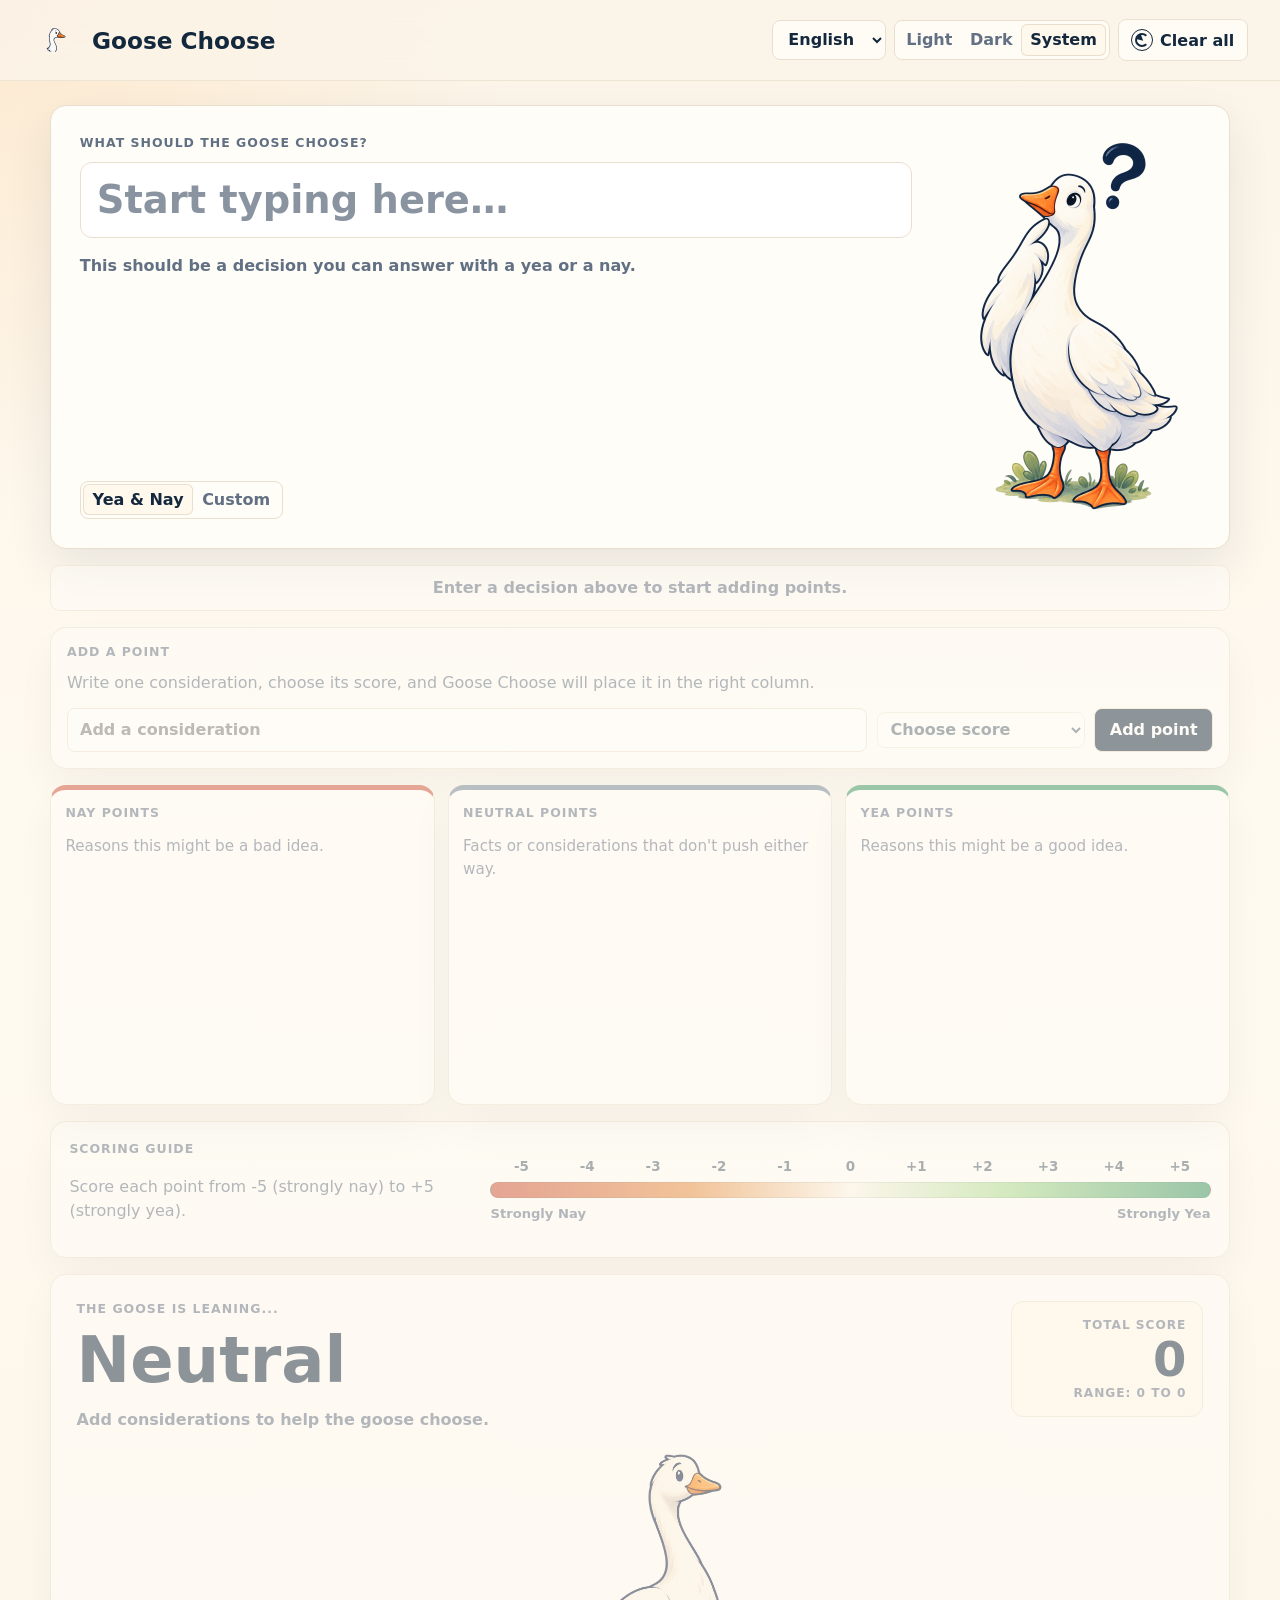
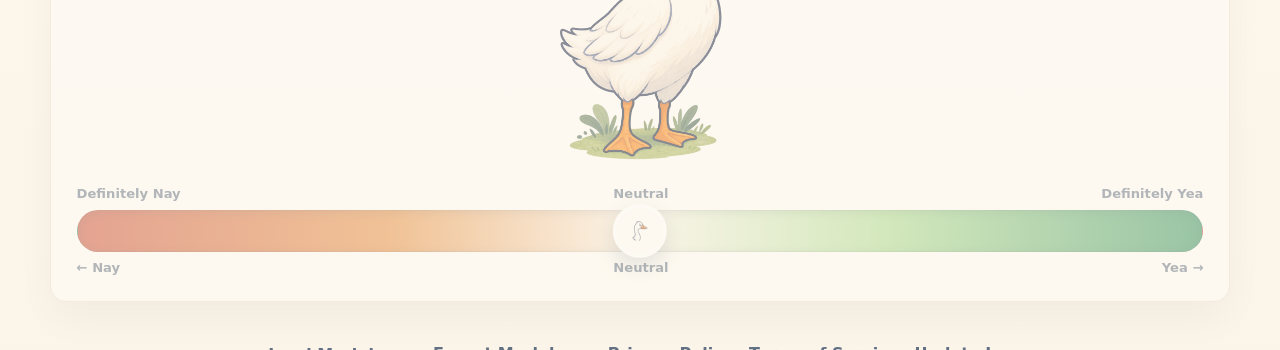
==== index.html @ 4ec6bd3f "Add GitHub Pages entry point" ====
<!doctype html>
<html lang="en">
  <head>
    <meta charset="utf-8">
    <meta name="viewport" content="width=device-width, initial-scale=1">
    <meta http-equiv="refresh" content="0; url=app/index.html">
    <link rel="canonical" href="app/index.html">
    <title>Goose Choose</title>
  </head>
  <body>
    <main>
      <h1>Goose Choose</h1>
      <p><a href="app/index.html">Open Goose Choose</a></p>
    </main>
  </body>
</html>
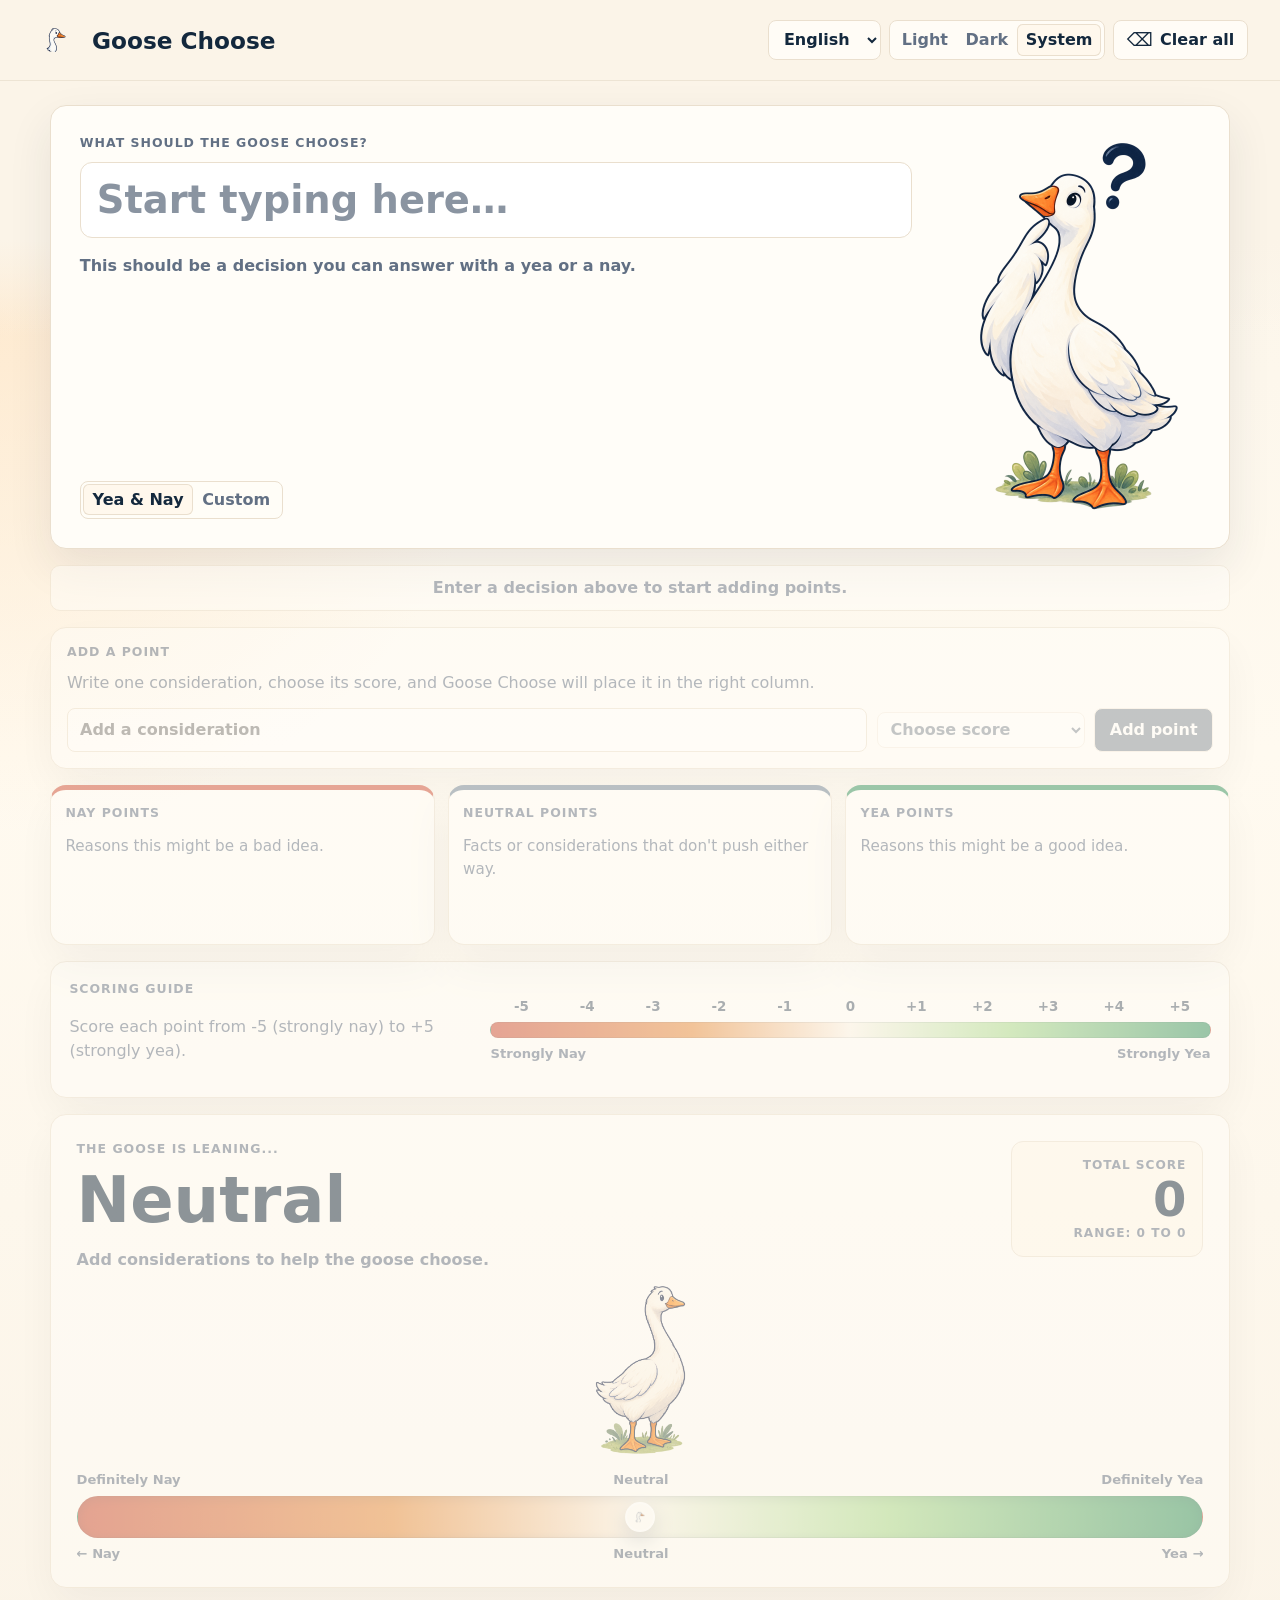
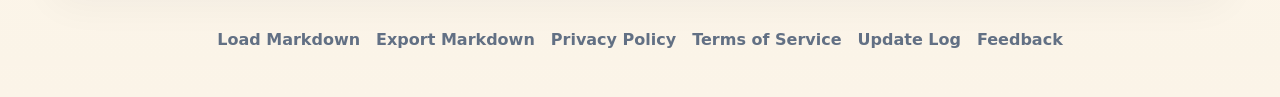
==== commit 997f3c0f: "Add localized routes and sharing previews" ====
--- a/index.html
+++ b/index.html
@@ -1,16 +1,38 @@
 <!doctype html>
+<!-- Generated by scripts/build-pages.py. Shared interface: app/shell.html. -->
 <html lang="en">
   <head>
     <meta charset="utf-8">
-    <meta name="viewport" content="width=device-width, initial-scale=1">
-    <meta http-equiv="refresh" content="0; url=app/index.html">
-    <link rel="canonical" href="app/index.html">
+    <meta name="viewport" content="width=device-width, initial-scale=1, viewport-fit=cover">
+    <meta name="theme-color" content="#fbf4e8">
+    <meta name="app-version" content="v0.9.2">
     <title>Goose Choose</title>
+    <meta name="description" content="A simple way to weigh your options and make a decision.">
+    <link rel="canonical" href="https://unpixelated-ideas.github.io/">
+    <link rel="alternate" hreflang="en" href="https://unpixelated-ideas.github.io/">
+    <link rel="alternate" hreflang="ko" href="https://unpixelated-ideas.github.io/ko/">
+    <link rel="alternate" hreflang="ga" href="https://unpixelated-ideas.github.io/ga/">
+    <link rel="alternate" hreflang="x-default" href="https://unpixelated-ideas.github.io/">
+    <meta property="og:title" content="Goose Choose">
+    <meta property="og:description" content="A simple way to weigh your options and make a decision.">
+    <meta property="og:type" content="website">
+    <meta property="og:url" content="https://unpixelated-ideas.github.io/">
+    <meta property="og:image" content="https://unpixelated-ideas.github.io/previewimage.png">
+    <meta property="og:image:type" content="image/png">
+    <meta property="og:image:width" content="1734">
+    <meta property="og:image:height" content="907">
+    <meta property="og:site_name" content="Goose Choose">
+    <meta name="twitter:card" content="summary_large_image">
+    <meta name="twitter:title" content="Goose Choose">
+    <meta name="twitter:description" content="A simple way to weigh your options and make a decision.">
+    <meta name="twitter:image" content="https://unpixelated-ideas.github.io/previewimage.png">
+    <link rel="stylesheet" href="app/styles.css">
   </head>
   <body>
-    <main>
-      <h1>Goose Choose</h1>
-      <p><a href="app/index.html">Open Goose Choose</a></p>
-    </main>
+    <noscript>Please enable JavaScript to use Goose Choose.</noscript>
+    <script src="app/locales.js"></script>
+    <script src="app/shell.js"></script>
+    <script src="app/routes.js"></script>
+    <script src="app/app.js"></script>
   </body>
 </html>
--- a/app/styles.css
+++ b/app/styles.css
@@ -0,0 +1,1636 @@
+:root {
+  color-scheme: light;
+  --bg: #fbf4e8;
+  --canvas-top: #fbf4e8;
+  --theme-color: #fbf4e8;
+  --page-end: #fffaf0;
+  --canvas-background:
+    linear-gradient(180deg, var(--canvas-top) 0, var(--canvas-top) 15rem, rgba(251, 244, 232, 0) 21rem),
+    radial-gradient(circle at 0 20rem, rgba(255, 225, 188, 0.55), transparent 32rem),
+    linear-gradient(180deg, var(--canvas-top), var(--page-end) 45%, var(--bg));
+  --card: #fffdf8;
+  --card-warm: #fff8ed;
+  --control-bg: rgba(255, 253, 248, 0.9);
+  --control-hover-bg: #fff;
+  --field-bg: #fff;
+  --field-soft: #fffaf2;
+  --header-bg: rgba(251, 244, 232, 0.86);
+  --header-line: rgba(234, 223, 206, 0.78);
+  --placeholder: #8a94a1;
+  --ink: #13283d;
+  --muted: #627084;
+  --line: #eadfce;
+  --shadow: 0 18px 45px rgba(29, 45, 67, 0.09);
+  --button-ink: #fff;
+  --primary-bg: #13283d;
+  --primary-hover-bg: #203950;
+  --primary-ink: #fff;
+  --control-hover-line: #d7c8b4;
+  --tooltip-bg: #13283d;
+  --tooltip-ink: #fffdf8;
+  --asset-muted: #6f6253;
+  --drag: #7a6d61;
+  --delete: #8d2d22;
+  --scale-text: #4f5d6d;
+  --marker-border: #fff;
+  --nay: #ca4a32;
+  --nay-soft: #ffe4dc;
+  --neutral: #6d8192;
+  --neutral-soft: #e8eef1;
+  --yay: #2f8f5b;
+  --yay-soft: #def3e4;
+  --focus: #2166a5;
+  font-family: Inter, ui-sans-serif, system-ui, -apple-system, BlinkMacSystemFont, "Segoe UI", sans-serif;
+}
+
+:root[data-theme="dark"] {
+  color-scheme: dark;
+  --bg: #121b25;
+  --canvas-top: #121b25;
+  --theme-color: #121b25;
+  --page-end: #172230;
+  --canvas-background:
+    linear-gradient(180deg, var(--canvas-top) 0, var(--canvas-top) 15rem, rgba(18, 27, 37, 0) 21rem),
+    radial-gradient(circle at 0 20rem, rgba(80, 118, 138, 0.28), transparent 34rem),
+    linear-gradient(180deg, var(--canvas-top), var(--page-end) 45%, var(--bg));
+  --card: #1b2836;
+  --card-warm: #223041;
+  --control-bg: rgba(34, 48, 65, 0.92);
+  --control-hover-bg: #2a3a4d;
+  --field-bg: #111a24;
+  --field-soft: #172231;
+  --header-bg: rgba(18, 27, 37, 0.88);
+  --header-line: rgba(118, 135, 153, 0.22);
+  --placeholder: #95a6b8;
+  --ink: #edf5ff;
+  --muted: #aab8c8;
+  --line: #35475c;
+  --shadow: 0 20px 48px rgba(0, 0, 0, 0.32);
+  --button-ink: #f8fbff;
+  --primary-bg: #d9ecff;
+  --primary-hover-bg: #beddff;
+  --primary-ink: #102033;
+  --control-hover-line: #5b7088;
+  --tooltip-bg: #f8fbff;
+  --tooltip-ink: #13283d;
+  --asset-muted: #b7a98f;
+  --drag: #a99a86;
+  --delete: #ffb3a5;
+  --scale-text: #b5c4d4;
+  --marker-border: #263649;
+  --nay: #ef725b;
+  --nay-soft: #4a2728;
+  --neutral: #91a7b8;
+  --neutral-soft: #263544;
+  --yay: #67c88e;
+  --yay-soft: #1d3f31;
+  --focus: #7fb7ff;
+}
+
+* {
+  box-sizing: border-box;
+}
+
+html {
+  background: var(--canvas-background);
+  background-color: var(--canvas-top);
+  scroll-behavior: smooth;
+}
+
+body {
+  margin: 0;
+  min-width: 320px;
+  min-height: 100vh;
+  background: var(--canvas-background);
+  background-color: var(--canvas-top);
+  color: var(--ink);
+}
+
+button,
+input,
+select {
+  font: inherit;
+}
+
+button {
+  cursor: pointer;
+}
+
+button:disabled,
+select:disabled {
+  cursor: not-allowed;
+  opacity: 0.52;
+}
+
+button:disabled {
+  pointer-events: none;
+}
+
+:focus-visible {
+  outline: 3px solid var(--focus);
+  outline-offset: 3px;
+}
+
+.sr-only {
+  position: absolute;
+  width: 1px;
+  height: 1px;
+  padding: 0;
+  margin: -1px;
+  overflow: hidden;
+  clip: rect(0, 0, 0, 0);
+  white-space: nowrap;
+  border: 0;
+}
+
+.site-header {
+  position: sticky;
+  top: 0;
+  z-index: 5;
+  display: flex;
+  align-items: center;
+  justify-content: space-between;
+  gap: 1rem;
+  padding: 1rem clamp(1rem, 3vw, 2rem);
+  background: var(--header-bg);
+  border-bottom: 1px solid var(--header-line);
+  backdrop-filter: blur(16px);
+}
+
+.brand {
+  display: inline-flex;
+  align-items: center;
+  gap: 0.75rem;
+  color: var(--ink);
+  text-decoration: none;
+  font-weight: 850;
+  font-size: clamp(1.1rem, 2.2vw, 1.45rem);
+  letter-spacing: 0;
+}
+
+.header-actions {
+  display: flex;
+  align-items: center;
+  gap: 0.5rem;
+  flex-wrap: wrap;
+  justify-content: flex-end;
+}
+
+.ghost-button,
+.primary-button,
+.delete-button,
+.move-button {
+  border: 1px solid var(--line);
+  background: var(--control-bg);
+  color: var(--ink);
+  border-radius: 8px;
+  transition: transform 160ms ease, border-color 160ms ease, background 160ms ease;
+}
+
+.ghost-button {
+  display: inline-flex;
+  align-items: center;
+  min-height: 2.55rem;
+  gap: 0.45rem;
+  padding: 0.55rem 0.8rem;
+  text-decoration: none;
+  font-weight: 720;
+}
+
+.language-picker select {
+  min-height: 2.55rem;
+  padding: 0.48rem 0.7rem;
+  border: 1px solid var(--line);
+  border-radius: 8px;
+  background: var(--control-bg);
+  color: var(--ink);
+  font-weight: 760;
+}
+
+.theme-picker {
+  display: none;
+}
+
+.theme-picker select {
+  min-height: 2.55rem;
+  padding: 0.48rem 0.7rem;
+  border: 1px solid var(--line);
+  border-radius: 8px;
+  background: var(--control-bg);
+  color: var(--ink);
+  font-weight: 760;
+}
+
+.theme-toggle {
+  display: inline-flex;
+  align-items: center;
+  min-height: 2.55rem;
+  padding: 0.18rem;
+  border: 1px solid var(--line);
+  border-radius: 8px;
+  background: var(--control-bg);
+}
+
+.theme-option {
+  min-height: 2.05rem;
+  padding: 0.35rem 0.55rem;
+  border: 0;
+  border-radius: 6px;
+  background: transparent;
+  color: var(--muted);
+  font-weight: 800;
+  cursor: pointer;
+}
+
+.theme-option.active {
+  background: var(--card-warm);
+  color: var(--ink);
+  box-shadow: inset 0 0 0 1px var(--line);
+}
+
+[data-coming-soon] {
+  cursor: not-allowed;
+}
+
+.ghost-button:hover,
+.primary-button:hover,
+.delete-button:hover,
+.move-button:hover {
+  transform: translateY(-1px);
+  border-color: var(--control-hover-line);
+  background: var(--control-hover-bg);
+}
+
+.theme-option:hover {
+  color: var(--ink);
+}
+
+.icon {
+  display: inline-grid;
+  place-items: center;
+  width: 1.35rem;
+  height: 1.35rem;
+  border-radius: 999px;
+  border: 1px solid currentColor;
+  font-weight: 900;
+  line-height: 1;
+}
+
+.text-icon {
+  width: auto;
+  height: auto;
+  border: 0;
+  border-radius: 0;
+  font-size: 1.15rem;
+  font-weight: 400;
+  line-height: 1;
+}
+
+.app-shell {
+  width: min(1180px, calc(100% - 2rem));
+  margin: 1.5rem auto 3rem;
+}
+
+.locked-workspace {
+  position: relative;
+}
+
+.locked-workspace.is-locked {
+  opacity: 0.48;
+}
+
+.locked-workspace.is-locked .add-point-card,
+.locked-workspace.is-locked .points-grid,
+.locked-workspace.is-locked .scoring-guide,
+.locked-workspace.is-locked .result-card {
+  pointer-events: none;
+  user-select: none;
+}
+
+.locked-notice {
+  display: none;
+  margin-top: 1rem;
+  padding: 0.8rem 1rem;
+  border: 1px solid var(--line);
+  border-radius: 10px;
+  background: var(--card);
+  color: var(--muted);
+  font-weight: 750;
+  text-align: center;
+}
+
+.locked-workspace.is-locked .locked-notice {
+  display: block;
+}
+
+.decision-card,
+.add-point-card,
+.scoring-guide,
+.result-card,
+.tool-card,
+.legal-card,
+.point-column {
+  background: var(--card);
+  border: 1px solid var(--line);
+  box-shadow: var(--shadow);
+  border-radius: 16px;
+}
+
+.decision-card {
+  display: grid;
+  grid-template-columns: minmax(0, 1fr) minmax(10rem, 16rem);
+  gap: clamp(1rem, 3vw, 2rem);
+  align-items: stretch;
+  padding: clamp(1.15rem, 3vw, 1.8rem);
+}
+
+.decision-copy {
+  display: flex;
+  min-height: 100%;
+  flex-direction: column;
+}
+
+.eyebrow {
+  margin: 0 0 0.75rem;
+  color: var(--muted);
+  font-size: 0.78rem;
+  font-weight: 850;
+  letter-spacing: 0.08em;
+  text-transform: uppercase;
+}
+
+.decision-input {
+  width: 100%;
+  min-height: 4.4rem;
+  padding: 0.9rem 1rem;
+  border: 1px solid var(--line);
+  border-radius: 12px;
+  background: var(--field-bg);
+  color: var(--ink);
+  font-size: clamp(1.35rem, 3.2vw, 2.4rem);
+  font-weight: 780;
+  letter-spacing: 0;
+}
+
+.decision-input::placeholder {
+  color: var(--placeholder);
+}
+
+.decision-mode-row {
+  display: flex;
+  align-items: center;
+  gap: 0.75rem;
+  flex-wrap: wrap;
+  justify-content: flex-start;
+  margin-top: auto;
+  padding-top: 0.95rem;
+}
+
+.decision-mode-toggle {
+  order: 1;
+  display: inline-flex;
+  min-height: 2.35rem;
+  padding: 0.16rem;
+  border: 1px solid var(--line);
+  border-radius: 8px;
+  background: var(--control-bg);
+}
+
+.decision-mode-option {
+  min-height: 1.95rem;
+  padding: 0.34rem 0.58rem;
+  border: 0;
+  border-radius: 6px;
+  background: transparent;
+  color: var(--muted);
+  font-weight: 800;
+}
+
+.decision-mode-option.active {
+  background: var(--card-warm);
+  color: var(--ink);
+  box-shadow: inset 0 0 0 1px var(--line);
+}
+
+.decision-mode-option:hover {
+  color: var(--ink);
+}
+
+.custom-label-fields {
+  order: 2;
+  display: grid;
+  grid-template-columns: repeat(2, minmax(8rem, 1fr));
+  gap: 0.5rem;
+  flex: 1 1 18rem;
+}
+
+.custom-label-fields[hidden] {
+  display: none;
+}
+
+.custom-label-input {
+  width: 100%;
+  min-height: 2.35rem;
+  padding: 0.48rem 0.6rem;
+  border: 1px solid var(--line);
+  border-radius: 8px;
+  background: var(--field-bg);
+  color: var(--ink);
+  font-weight: 700;
+}
+
+.custom-label-input::placeholder {
+  color: var(--placeholder);
+}
+
+.help-text,
+.column-head p,
+.scoring-guide p {
+  color: var(--muted);
+  line-height: 1.5;
+}
+
+.help-text {
+  margin: 1rem 0 0;
+  font-weight: 650;
+}
+
+.asset-frame {
+  position: relative;
+  display: grid;
+  place-items: center;
+  overflow: hidden;
+  border: 0;
+  background: transparent;
+  color: var(--asset-muted);
+  text-align: center;
+}
+
+.asset-frame img {
+  display: block;
+  max-width: 100%;
+  max-height: 100%;
+  object-fit: contain;
+}
+
+.asset-frame.missing img {
+  display: none;
+}
+
+.asset-frame.missing {
+  border: 1px dashed #c7bdaa;
+  border-radius: 12px;
+  background:
+    linear-gradient(135deg, rgba(255, 255, 255, 0.78), rgba(250, 234, 209, 0.62)),
+    repeating-linear-gradient(-45deg, rgba(19, 40, 61, 0.04) 0 8px, transparent 8px 16px);
+}
+
+.asset-label {
+  max-width: 90%;
+  padding: 0.45rem 0.6rem;
+  border-radius: 8px;
+  background: var(--control-bg);
+  font-size: 0.78rem;
+  font-weight: 800;
+  overflow-wrap: anywhere;
+}
+
+.asset-frame:not(.missing) .asset-label {
+  display: none;
+}
+
+.logo-frame {
+  width: 3rem;
+  height: 3rem;
+  flex: 0 0 auto;
+}
+
+.question-frame {
+  min-height: 10rem;
+  align-self: stretch;
+  overflow: visible;
+}
+
+:root[data-theme="dark"] .question-frame::before {
+  content: "";
+  position: absolute;
+  top: calc(0.35rem - 10px);
+  right: calc(14% - 5px);
+  width: calc(clamp(3.2rem, 7vw, 5rem) + 15px);
+  aspect-ratio: 1;
+  border-radius: 999px;
+  background: radial-gradient(circle, rgba(237, 245, 255, 0.18) 0 34%, rgba(237, 245, 255, 0.08) 56%, transparent 76%);
+  filter: blur(3px);
+}
+
+.question-frame img {
+  position: relative;
+  z-index: 1;
+}
+
+.add-point-card {
+  margin-top: 1rem;
+  padding: 1rem;
+}
+
+.add-point-card p:not(.eyebrow) {
+  margin: 0;
+  color: var(--muted);
+  line-height: 1.45;
+}
+
+.add-point-form {
+  display: grid;
+  grid-template-columns: minmax(0, 1fr) minmax(10rem, 13rem) auto;
+  gap: 0.6rem;
+  align-items: center;
+  margin-top: 0.85rem;
+}
+
+.new-point-input {
+  width: 100%;
+  min-height: 2.75rem;
+  padding: 0.65rem 0.75rem;
+  border: 1px solid var(--line);
+  border-radius: 8px;
+  background: var(--field-bg);
+  color: var(--ink);
+  font-weight: 700;
+}
+
+.primary-button {
+  min-height: 2.75rem;
+  padding: 0.65rem 0.9rem;
+  background: var(--primary-bg);
+  color: var(--primary-ink);
+  font-weight: 850;
+  white-space: nowrap;
+}
+
+.primary-button:hover {
+  background: var(--primary-hover-bg);
+  color: var(--primary-ink);
+}
+
+.points-grid {
+  display: grid;
+  grid-template-columns: repeat(3, minmax(0, 1fr));
+  gap: 0.8rem;
+  margin-top: 1rem;
+}
+
+.point-column {
+  display: flex;
+  min-height: 10rem;
+  flex-direction: column;
+  padding: 0.9rem;
+  transition: min-height 180ms ease;
+}
+
+.point-column.has-points {
+  min-height: 20rem;
+}
+
+.point-column.nay {
+  border-top: 5px solid var(--nay);
+}
+
+.point-column.neutral {
+  border-top: 5px solid var(--neutral);
+}
+
+.point-column.yay {
+  border-top: 5px solid var(--yay);
+}
+
+.column-head {
+  min-height: 4.6rem;
+}
+
+.column-head p:last-child {
+  margin: 0;
+  font-size: 0.95rem;
+}
+
+.point-list {
+  display: flex;
+  flex: 1;
+  flex-direction: column;
+  gap: 0.75rem;
+  min-height: 7rem;
+  margin: 0;
+  padding: 0;
+  list-style: none;
+}
+
+.point-column.is-empty .point-list {
+  flex: 0 0 auto;
+  min-height: 2.5rem;
+}
+
+.point-list.drop-ready {
+  outline: 2px dashed #cfc0ac;
+  outline-offset: 0.25rem;
+  border-radius: 10px;
+}
+
+.point-item {
+  display: grid;
+  grid-template-columns: auto minmax(0, 1fr);
+  gap: 0.45rem 0.65rem;
+  align-items: center;
+  padding: 0.72rem;
+  background: var(--field-bg);
+  border: 1px solid var(--line);
+  border-radius: 10px;
+  box-shadow: 0 6px 14px rgba(29, 45, 67, 0.045);
+}
+
+.point-item.dragging {
+  opacity: 0.58;
+}
+
+.drag-handle {
+  grid-row: 1 / span 3;
+  align-self: stretch;
+  display: grid;
+  place-items: center;
+  min-width: 1rem;
+  color: var(--drag);
+  cursor: grab;
+  touch-action: none;
+  font-weight: 900;
+  line-height: 1;
+}
+
+.point-main {
+  display: grid;
+  grid-template-columns: 1fr;
+  gap: 0.55rem;
+  min-width: 0;
+}
+
+.point-text {
+  width: 100%;
+  min-height: 2.65rem;
+  padding: 0.5rem 0.6rem;
+  border: 1px solid transparent;
+  border-radius: 8px;
+  background: var(--field-soft);
+  color: var(--ink);
+  font-weight: 700;
+}
+
+.point-controls {
+  display: block;
+  min-width: 0;
+}
+
+.score-select {
+  width: min(100%, 15rem);
+  min-width: 0;
+  min-height: 2.25rem;
+  padding: 0.35rem 0.55rem;
+  border: 1px solid var(--line);
+  border-radius: 8px;
+  background: var(--field-bg);
+  color: var(--ink);
+  font-weight: 760;
+}
+
+.item-actions {
+  grid-column: 2;
+  display: flex;
+  align-items: center;
+  justify-content: center;
+  gap: 0.5rem;
+  padding-top: 0.1rem;
+}
+
+.delete-button,
+.move-button {
+  display: grid;
+  place-items: center;
+  width: 2rem;
+  height: 2rem;
+  padding: 0;
+  font-weight: 900;
+}
+
+.delete-button {
+  color: var(--delete);
+}
+
+.scoring-guide {
+  display: grid;
+  grid-template-columns: minmax(16rem, 0.72fr) minmax(0, 1.28fr);
+  gap: 1rem;
+  align-items: center;
+  margin-top: 1rem;
+  padding: 1.15rem;
+}
+
+.score-strip {
+  min-width: 0;
+}
+
+.score-numbers {
+  display: grid;
+  grid-template-columns: repeat(11, minmax(1.5rem, 1fr));
+  gap: 0.25rem;
+  color: var(--scale-text);
+  font-size: 0.84rem;
+  font-weight: 850;
+  text-align: center;
+}
+
+.score-gradient,
+.spectrum-track {
+  background: linear-gradient(90deg, #ca4a32 0%, #e58b3d 28%, #fbf4e8 50%, #a7d98b 72%, #2f8f5b 100%);
+}
+
+.score-gradient {
+  height: 1rem;
+  margin: 0.5rem 0;
+  border-radius: 999px;
+  border: 1px solid rgba(19, 40, 61, 0.12);
+}
+
+.scale-labels,
+.spectrum-labels,
+.direction-labels {
+  display: flex;
+  justify-content: space-between;
+  gap: 0.75rem;
+  color: var(--muted);
+  font-size: 0.82rem;
+  font-weight: 820;
+}
+
+.result-card {
+  margin-top: 1rem;
+  padding: clamp(1rem, 3vw, 1.6rem);
+}
+
+.random-link-wrap {
+  margin: 0.7rem 0 0;
+  text-align: center;
+}
+
+.random-link {
+  color: var(--muted);
+  font-size: 0.9rem;
+  font-weight: 820;
+  text-decoration: none;
+}
+
+.random-link:hover,
+.random-link:focus-visible,
+.back-link:hover,
+.back-link:focus-visible {
+  color: var(--ink);
+  text-decoration: underline;
+}
+
+.random-page-head {
+  display: grid;
+  gap: 1rem;
+  margin-bottom: 1rem;
+}
+
+.legal-page-head {
+  display: grid;
+  gap: 1rem;
+  margin-bottom: 1rem;
+}
+
+.back-link {
+  color: var(--muted);
+  font-size: 0.92rem;
+  font-weight: 820;
+  text-decoration: none;
+}
+
+.random-page-head h1,
+.legal-page-head h1 {
+  margin: 0;
+  font-size: clamp(2rem, 5vw, 3.6rem);
+  line-height: 1;
+  letter-spacing: 0;
+}
+
+.random-subtitle,
+.legal-updated {
+  max-width: 42rem;
+  margin: 0.65rem 0 0;
+  color: var(--muted);
+  font-size: clamp(1rem, 2vw, 1.2rem);
+  font-weight: 650;
+  line-height: 1.45;
+}
+
+.legal-card {
+  display: grid;
+  gap: 1.15rem;
+  padding: clamp(1rem, 3vw, 1.6rem);
+}
+
+.legal-section {
+  max-width: 78ch;
+}
+
+.legal-section h2 {
+  margin: 0 0 0.55rem;
+  color: var(--ink);
+  font-size: clamp(1.15rem, 2vw, 1.45rem);
+  line-height: 1.18;
+  letter-spacing: 0;
+}
+
+.legal-section p {
+  margin: 0;
+  color: var(--muted);
+  font-size: 1rem;
+  font-weight: 560;
+  line-height: 1.65;
+}
+
+.legal-section p + p {
+  margin-top: 0.8rem;
+}
+
+.tool-tabs {
+  display: flex;
+  width: max-content;
+  max-width: 100%;
+  margin-inline: auto;
+  min-height: 2.55rem;
+  padding: 0.18rem;
+  border: 1px solid var(--line);
+  border-radius: 8px;
+  background: var(--control-bg);
+}
+
+.tool-tab {
+  min-height: 2.15rem;
+  padding: 0.42rem 0.75rem;
+  border: 0;
+  border-radius: 6px;
+  background: transparent;
+  color: var(--muted);
+  font-weight: 850;
+}
+
+.tool-tab.active {
+  background: var(--card-warm);
+  color: var(--ink);
+  box-shadow: inset 0 0 0 1px var(--line);
+}
+
+.tool-tab:hover {
+  color: var(--ink);
+}
+
+.random-tool {
+  margin-top: 1rem;
+}
+
+.tool-card {
+  display: grid;
+  grid-template-columns: minmax(14rem, 0.55fr) minmax(0, 1fr);
+  gap: clamp(1rem, 3vw, 1.6rem);
+  align-items: start;
+  padding: clamp(1rem, 3vw, 1.45rem);
+}
+
+.tool-copy h2 {
+  margin: 0;
+  font-size: clamp(1.35rem, 3vw, 2rem);
+  line-height: 1.08;
+  letter-spacing: 0;
+}
+
+.tool-copy p:not(.eyebrow) {
+  margin: 0.65rem 0 0;
+  color: var(--muted);
+  font-weight: 650;
+  line-height: 1.45;
+}
+
+.slot-machine {
+  display: grid;
+  gap: 1rem;
+  justify-items: center;
+  min-width: 0;
+}
+
+.slot-reels {
+  display: grid;
+  width: 100%;
+  grid-template-columns: repeat(3, minmax(0, 1fr));
+  gap: 0.65rem;
+}
+
+.slot-reel {
+  display: grid;
+  place-items: center;
+  min-width: 0;
+  min-height: clamp(5.25rem, 13vw, 8rem);
+  padding: 0.65rem;
+  border: 2px solid var(--line);
+  border-radius: 12px;
+  background:
+    linear-gradient(180deg, var(--field-bg), var(--field-soft));
+  color: var(--ink);
+  font-size: clamp(1rem, 2.2vw, 1.6rem);
+  font-weight: 920;
+  line-height: 1.05;
+  overflow-wrap: anywhere;
+  text-align: center;
+  box-shadow: inset 0 -12px 26px rgba(19, 40, 61, 0.06);
+  transition: border-color 160ms ease, transform 160ms ease;
+}
+
+.slot-reel.winning {
+  border-color: var(--yay);
+  transform: translateY(-2px);
+}
+
+.game-result,
+.blackjack-status {
+  min-height: 2.6rem;
+  margin: 0;
+  color: var(--ink);
+  font-weight: 650;
+  line-height: 1.35;
+  text-align: center;
+}
+
+.game-result {
+  font-weight: 850;
+}
+
+.blackjack-table {
+  display: grid;
+  gap: 1rem;
+  min-width: 0;
+}
+
+.blackjack-hands {
+  display: grid;
+  grid-template-columns: repeat(2, minmax(0, 1fr));
+  gap: 0.8rem;
+}
+
+.blackjack-hand {
+  min-width: 0;
+  padding: 0.85rem;
+  border: 1px solid var(--line);
+  border-radius: 12px;
+  background: var(--field-soft);
+  transition: border-color 160ms ease, transform 160ms ease;
+}
+
+.blackjack-hand.active {
+  border-color: var(--focus);
+  transform: translateY(-2px);
+}
+
+.blackjack-hand.stayed:not(.active) {
+  opacity: 0.82;
+}
+
+.hand-head {
+  display: flex;
+  align-items: start;
+  justify-content: space-between;
+  gap: 0.5rem;
+  min-height: 2.5rem;
+}
+
+.hand-head h3 {
+  min-width: 0;
+  margin: 0;
+  font-size: 1rem;
+  line-height: 1.15;
+  overflow-wrap: anywhere;
+}
+
+.hand-head span {
+  display: grid;
+  place-items: center;
+  min-width: 2.1rem;
+  min-height: 2.1rem;
+  border: 1px solid var(--line);
+  border-radius: 999px;
+  background: var(--card);
+  font-weight: 900;
+}
+
+.cards {
+  display: flex;
+  flex-wrap: wrap;
+  gap: 0.45rem;
+  min-height: 5.2rem;
+  margin-top: 0.75rem;
+}
+
+.playing-card {
+  display: grid;
+  align-content: space-between;
+  width: clamp(3rem, 8vw, 4rem);
+  aspect-ratio: 2.5 / 3.5;
+  padding: 0.35rem;
+  border: 1px solid rgba(19, 40, 61, 0.16);
+  border-radius: 8px;
+  background: #fffdf8;
+  color: #13283d;
+  font-weight: 900;
+  line-height: 1;
+  box-shadow: 0 8px 18px rgba(19, 40, 61, 0.12);
+}
+
+.slot-spin-button {
+  min-width: 9rem;
+  justify-content: center;
+  font-size: 1.05rem;
+}
+
+.playing-card.red {
+  color: #b7342c;
+}
+
+.playing-card span:last-child {
+  justify-self: end;
+  font-size: 1.25rem;
+}
+
+.playing-card .joker-symbol:last-child {
+  place-self: center;
+  font-size: 3.75rem;
+  font-weight: 400;
+  line-height: 1;
+  transform: translateY(0.05rem);
+}
+
+.playing-card.joker-card {
+  width: clamp(4.15rem, 8vw, 4.65rem);
+  padding: 0.45rem;
+  gap: 0.4rem;
+  color: #13283d;
+}
+
+.playing-card.joker-card.red {
+  color: #b7342c;
+}
+
+.joker-as {
+  align-self: end;
+  justify-self: stretch;
+  padding: 0.18rem 0.25rem;
+  border: 1px solid rgba(19, 40, 61, 0.14);
+  border-radius: 6px;
+  background: rgba(19, 40, 61, 0.06);
+  font-size: 0.72rem;
+  line-height: 1;
+  text-align: center;
+}
+
+.blackjack-actions {
+  display: flex;
+  gap: 0.55rem;
+  flex-wrap: wrap;
+  justify-content: center;
+}
+
+.result-topline {
+  display: flex;
+  justify-content: space-between;
+  gap: 1rem;
+  align-items: start;
+}
+
+.result-topline h1 {
+  margin: 0;
+  font-size: clamp(2rem, 5vw, 4rem);
+  line-height: 1;
+  letter-spacing: 0;
+}
+
+.result-decision {
+  max-width: 42rem;
+  margin: 0 0 0.65rem;
+  color: var(--ink);
+  font-size: clamp(1rem, 2vw, 1.25rem);
+  font-weight: 780;
+  line-height: 1.35;
+}
+
+.result-decision:empty {
+  display: none;
+}
+
+.score-card {
+  flex: 0 0 clamp(9rem, 18vw, 12rem);
+  padding: 1rem;
+  border: 1px solid var(--line);
+  border-radius: 12px;
+  background: var(--card-warm);
+  text-align: right;
+}
+
+.score-card p,
+.score-card span {
+  display: block;
+  margin: 0;
+  color: var(--muted);
+  font-size: 0.76rem;
+  font-weight: 850;
+  letter-spacing: 0.08em;
+  text-transform: uppercase;
+}
+
+.score-card strong {
+  display: block;
+  margin: 0.2rem 0;
+  font-size: clamp(2rem, 4vw, 3rem);
+  line-height: 1;
+}
+
+.main-goose-zone {
+  display: grid;
+  place-items: center;
+  min-height: clamp(5.5rem, 12.1vw, 8.8rem);
+  padding: 0.25rem 0 0;
+  overflow: hidden;
+}
+
+.main-frame {
+  --goose-offset: 0%;
+  width: min(100%, 10.45rem);
+  min-height: clamp(4.95rem, 11vw, 7.7rem);
+  transform: translateX(var(--goose-offset));
+  transition: transform 300ms ease;
+}
+
+.decision-spectrum {
+  margin-top: 0.5rem;
+}
+
+.spectrum-track {
+  position: relative;
+  height: clamp(2rem, 5vw, 2.6rem);
+  margin: 0.55rem 0;
+  border: 1px solid rgba(19, 40, 61, 0.14);
+  border-radius: 999px;
+  box-shadow: inset 0 2px 10px rgba(19, 40, 61, 0.14);
+}
+
+.goose-marker {
+  position: absolute;
+  top: 50%;
+  left: 50%;
+  display: grid;
+  place-items: center;
+  width: clamp(1.4rem, 3.85vw, 1.87rem);
+  height: clamp(1.4rem, 3.85vw, 1.87rem);
+  border: 2px solid var(--marker-border);
+  border-radius: 999px;
+  background: var(--card);
+  color: var(--ink);
+  font-weight: 950;
+  box-shadow: 0 8px 20px rgba(19, 40, 61, 0.24);
+  transform: translate(-50%, -50%);
+  transition: left 300ms ease;
+}
+
+.goose-marker img {
+  display: block;
+  width: 82%;
+  height: 82%;
+  object-fit: contain;
+}
+
+.site-footer {
+  display: flex;
+  justify-content: center;
+  gap: 1rem;
+  flex-wrap: wrap;
+  width: min(1180px, calc(100% - 2rem));
+  margin: -1.4rem auto 2rem;
+  padding: 1rem 0;
+  color: var(--muted);
+}
+
+.site-footer a,
+.site-footer button {
+  appearance: none;
+  display: inline-flex;
+  align-items: center;
+  border: 0;
+  padding: 0;
+  background: transparent;
+  color: var(--muted);
+  cursor: pointer;
+  font-weight: 760;
+  line-height: 1.2;
+  text-decoration: none;
+}
+
+.site-footer a:hover,
+.site-footer a:focus-visible,
+.site-footer button:hover,
+.site-footer button:focus-visible {
+  color: var(--ink);
+  text-decoration: underline;
+}
+
+.coming-soon-tip {
+  position: fixed;
+  z-index: 20;
+  left: var(--tip-left, 50%);
+  top: var(--tip-top, 1rem);
+  padding: 0.55rem 0.75rem;
+  border: 1px solid var(--line);
+  border-radius: 999px;
+  background: var(--tooltip-bg);
+  color: var(--tooltip-ink);
+  font-size: 0.86rem;
+  font-weight: 850;
+  box-shadow: 0 12px 30px rgba(19, 40, 61, 0.2);
+  opacity: 0;
+  pointer-events: none;
+  transform: translate(-50%, var(--tip-y, -100%)) translateY(var(--tip-gap, -0.55rem));
+  transition: opacity 160ms ease, transform 160ms ease;
+}
+
+.coming-soon-tip.show {
+  opacity: 1;
+  transform: translate(-50%, var(--tip-y, -100%)) translateY(var(--tip-gap-active, -0.85rem));
+}
+
+.modal-backdrop {
+  position: fixed;
+  inset: 0;
+  z-index: 30;
+  display: grid;
+  place-items: center;
+  padding: 1rem;
+  background: rgba(9, 18, 28, 0.48);
+  backdrop-filter: blur(4px);
+}
+
+.modal-backdrop[hidden] {
+  display: none;
+}
+
+.joker-modal-backdrop {
+  display: block;
+  padding: 0;
+  background: transparent;
+  backdrop-filter: none;
+  pointer-events: none;
+}
+
+.modal-card {
+  position: relative;
+  width: min(34rem, 100%);
+  padding: 1.25rem;
+  border: 1px solid var(--line);
+  border-radius: 14px;
+  background: var(--card);
+  color: var(--ink);
+  box-shadow: 0 24px 70px rgba(0, 0, 0, 0.28);
+}
+
+.joker-modal-card {
+  position: fixed;
+  top: var(--joker-modal-top, 12rem);
+  left: var(--joker-modal-left, 1rem);
+  width: min(24rem, 100%);
+  max-width: calc(100vw - 2rem);
+  pointer-events: auto;
+}
+
+.joker-modal-card h2 {
+  margin: 0;
+  font-size: clamp(1.4rem, 4vw, 2rem);
+  letter-spacing: 0;
+}
+
+.modal-help {
+  margin: 0.65rem 0 1rem;
+  color: var(--muted);
+  font-weight: 650;
+  line-height: 1.45;
+}
+
+.joker-choice-grid {
+  display: grid;
+  grid-template-columns: repeat(2, minmax(0, 1fr));
+  gap: 0.65rem;
+  margin-bottom: 1rem;
+}
+
+.joker-choice-grid label {
+  display: grid;
+  gap: 0.35rem;
+  color: var(--muted);
+  font-size: 0.82rem;
+  font-weight: 850;
+}
+
+.joker-choice-grid select {
+  width: 100%;
+  min-height: 2.65rem;
+  padding: 0.55rem 0.65rem;
+  border: 1px solid var(--line);
+  border-radius: 8px;
+  background: var(--field-bg);
+  color: var(--ink);
+  font-weight: 850;
+}
+
+.joker-choice-grid select.red-suit-select,
+.joker-choice-grid option.red-suit-option {
+  color: #b7342c;
+}
+
+.modal-close {
+  position: absolute;
+  top: 0.75rem;
+  right: 0.75rem;
+  display: grid;
+  place-items: center;
+  width: 2rem;
+  height: 2rem;
+  border: 1px solid var(--line);
+  border-radius: 8px;
+  background: var(--control-bg);
+  color: var(--ink);
+  font-size: 1.25rem;
+  font-weight: 900;
+}
+
+.update-log-content {
+  padding-right: 2rem;
+  color: var(--muted);
+  line-height: 1.5;
+}
+
+.update-log-release {
+  margin-top: 1rem;
+}
+
+.update-log-release h3 {
+  margin: 0;
+  color: var(--ink);
+  font-size: 1rem;
+}
+
+.update-log-date {
+  margin: 0.25rem 0 0;
+  color: var(--muted);
+  font-size: 0.9rem;
+  font-weight: 700;
+}
+
+.update-log-release ul {
+  margin: 0.5rem 0 0;
+  padding-left: 1.15rem;
+}
+
+.update-log-release li + li {
+  margin-top: 0.35rem;
+}
+
+@media (max-width: 640px) {
+  .update-log-content {
+    padding-right: 0;
+  }
+}
+
+@media (max-width: 920px) {
+  .decision-card,
+  .scoring-guide,
+  .tool-card {
+    grid-template-columns: 1fr;
+  }
+
+  .joker-modal-backdrop {
+    position: static;
+    display: block;
+    inset: auto;
+    z-index: auto;
+    padding: 0;
+  }
+
+  .joker-modal-card {
+    position: relative;
+    top: auto;
+    left: auto;
+    width: 100%;
+    max-width: none;
+    box-shadow: 0 12px 30px rgba(19, 40, 61, 0.12);
+  }
+
+  .add-point-form {
+    grid-template-columns: minmax(0, 1fr) minmax(10rem, 12rem) auto;
+  }
+
+  .question-frame {
+    min-height: 9rem;
+  }
+
+  .points-grid {
+    grid-template-columns: 1fr;
+  }
+
+  .point-column {
+    min-height: 10rem;
+  }
+
+  .point-column.has-points {
+    min-height: 0;
+  }
+
+  .column-head {
+    min-height: 0;
+    margin-bottom: 1rem;
+  }
+}
+
+@media (min-width: 921px) and (max-width: 1100px) {
+  .joker-modal-backdrop {
+    position: static;
+    display: block;
+    inset: auto;
+    z-index: auto;
+    padding: 0;
+  }
+
+  .joker-modal-card {
+    position: relative;
+    top: auto;
+    left: auto;
+    width: 100%;
+    max-width: none;
+    box-shadow: 0 12px 30px rgba(19, 40, 61, 0.12);
+  }
+}
+
+@media (min-width: 641px) and (max-width: 920px) {
+  .decision-card {
+    grid-template-columns: minmax(0, 1fr) minmax(9rem, 12rem);
+    align-items: center;
+  }
+
+  .question-frame {
+    justify-self: end;
+    width: min(12rem, 100%);
+    min-height: 10rem;
+    max-height: 13rem;
+  }
+
+  .question-frame img {
+    max-height: 13rem;
+  }
+}
+
+@media (max-width: 640px) {
+  .site-header {
+    position: static;
+    align-items: flex-start;
+    flex-direction: column;
+  }
+
+  .header-actions {
+    width: 100%;
+    justify-content: flex-start;
+  }
+
+  .ghost-button {
+    flex: 0 0 auto;
+    justify-content: center;
+    padding-inline: 0.55rem;
+  }
+
+  .theme-toggle {
+    display: none;
+  }
+
+  .theme-picker {
+    display: block;
+  }
+
+  .app-shell {
+    width: min(100% - 1rem, 1180px);
+    margin-top: 0.5rem;
+  }
+
+  .decision-card,
+  .add-point-card,
+  .scoring-guide,
+  .result-card,
+  .tool-card,
+  .point-column {
+    border-radius: 12px;
+  }
+
+  .question-frame {
+    display: grid;
+    justify-self: center;
+    width: min(9.5rem, 48vw);
+    min-height: 7rem;
+    max-height: 9.5rem;
+    margin-top: 0.25rem;
+  }
+
+  .question-frame img {
+    max-height: 9.5rem;
+  }
+
+  :root[data-theme="dark"] .question-frame::before {
+    top: -0.35rem;
+    right: calc(10% - 3px);
+    width: calc(clamp(2.5rem, 14vw, 3.7rem) + 8px);
+  }
+
+  .add-point-form {
+    grid-template-columns: 1fr;
+  }
+
+  .custom-label-fields {
+    grid-template-columns: 1fr;
+    flex-basis: 100%;
+  }
+
+  .point-main {
+    grid-template-columns: 1fr;
+  }
+
+  .point-controls {
+    display: block;
+  }
+
+  .score-select {
+    width: 100%;
+  }
+
+  .result-topline {
+    flex-direction: column;
+  }
+
+  .score-card {
+    width: 100%;
+    text-align: left;
+  }
+
+  .score-numbers {
+    font-size: 0.72rem;
+  }
+
+  .spectrum-labels,
+  .direction-labels {
+    font-size: 0.72rem;
+  }
+
+  .tool-tabs {
+    width: 100%;
+  }
+
+  .tool-tab {
+    flex: 1 1 0;
+    min-width: 0;
+    padding-inline: 0.45rem;
+  }
+
+  .slot-reels,
+  .blackjack-hands {
+    grid-template-columns: 1fr;
+  }
+
+  .slot-reel {
+    min-height: 4.8rem;
+  }
+
+  .blackjack-actions .primary-button,
+  .blackjack-actions .ghost-button,
+  .slot-machine .primary-button {
+    width: 100%;
+    justify-content: center;
+  }
+
+  .playing-card {
+    width: clamp(2.9rem, 18vw, 3.6rem);
+  }
+
+  .playing-card.joker-card {
+    width: clamp(4.15rem, 22vw, 4.65rem);
+  }
+
+  .joker-choice-grid {
+    grid-template-columns: 1fr;
+  }
+
+}
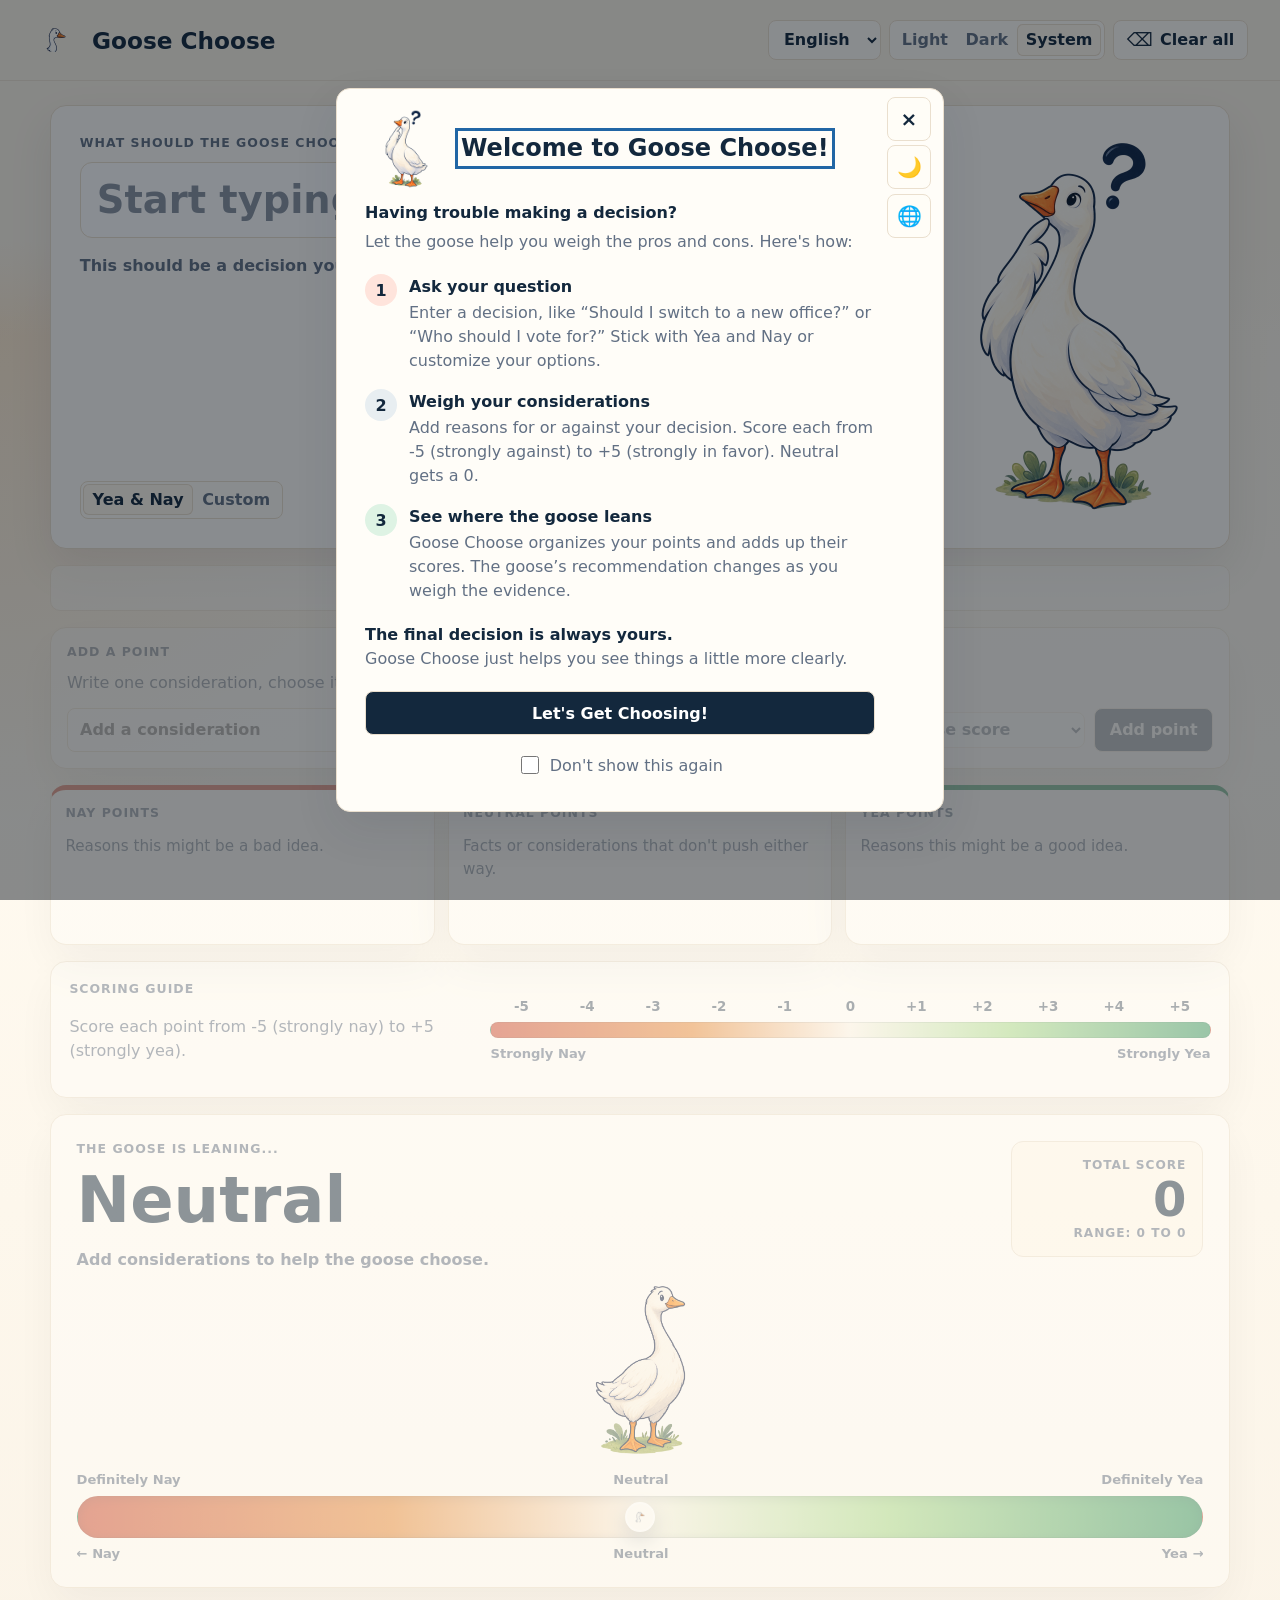
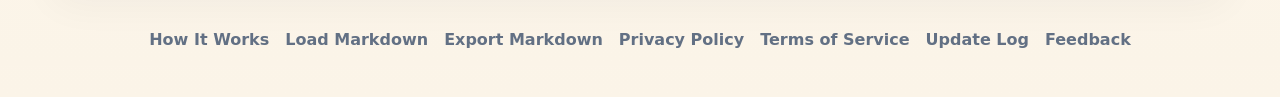
==== commit 5c07c43e: "Add welcome dialog, favicon, and update log improvements" ====
--- a/index.html
+++ b/index.html
@@ -5,19 +5,19 @@
     <meta charset="utf-8">
     <meta name="viewport" content="width=device-width, initial-scale=1, viewport-fit=cover">
     <meta name="theme-color" content="#fbf4e8">
-    <meta name="app-version" content="v0.9.2">
+    <meta name="app-version" content="v0.8">
     <title>Goose Choose</title>
     <meta name="description" content="A simple way to weigh your options and make a decision.">
-    <link rel="canonical" href="https://unpixelated-ideas.github.io/">
-    <link rel="alternate" hreflang="en" href="https://unpixelated-ideas.github.io/">
-    <link rel="alternate" hreflang="ko" href="https://unpixelated-ideas.github.io/ko/">
-    <link rel="alternate" hreflang="ga" href="https://unpixelated-ideas.github.io/ga/">
-    <link rel="alternate" hreflang="x-default" href="https://unpixelated-ideas.github.io/">
+    <link rel="canonical" href="https://unpixelated-ideas.github.io/goosechoose/">
+    <link rel="alternate" hreflang="en" href="https://unpixelated-ideas.github.io/goosechoose/">
+    <link rel="alternate" hreflang="ko" href="https://unpixelated-ideas.github.io/goosechoose/ko/">
+    <link rel="alternate" hreflang="ga" href="https://unpixelated-ideas.github.io/goosechoose/ga/">
+    <link rel="alternate" hreflang="x-default" href="https://unpixelated-ideas.github.io/goosechoose/">
     <meta property="og:title" content="Goose Choose">
     <meta property="og:description" content="A simple way to weigh your options and make a decision.">
     <meta property="og:type" content="website">
-    <meta property="og:url" content="https://unpixelated-ideas.github.io/">
-    <meta property="og:image" content="https://unpixelated-ideas.github.io/previewimage.png">
+    <meta property="og:url" content="https://unpixelated-ideas.github.io/goosechoose/">
+    <meta property="og:image" content="https://unpixelated-ideas.github.io/goosechoose/previewimage.png">
     <meta property="og:image:type" content="image/png">
     <meta property="og:image:width" content="1734">
     <meta property="og:image:height" content="907">
@@ -25,7 +25,8 @@
     <meta name="twitter:card" content="summary_large_image">
     <meta name="twitter:title" content="Goose Choose">
     <meta name="twitter:description" content="A simple way to weigh your options and make a decision.">
-    <meta name="twitter:image" content="https://unpixelated-ideas.github.io/previewimage.png">
+    <meta name="twitter:image" content="https://unpixelated-ideas.github.io/goosechoose/previewimage.png">
+    <link rel="icon" type="image/x-icon" href="app/../favicon.ico">
     <link rel="stylesheet" href="app/styles.css">
   </head>
   <body>
--- a/app/styles.css
+++ b/app/styles.css
@@ -1303,6 +1303,28 @@
   box-shadow: 0 24px 70px rgba(0, 0, 0, 0.28);
 }
 
+.clear-dialog {
+  margin: auto;
+  width: min(34rem, calc(100% - 2rem));
+}
+
+.clear-dialog::backdrop {
+  background: rgba(9, 18, 28, 0.48);
+  backdrop-filter: blur(4px);
+}
+
+.clear-dialog h2 {
+  margin: 0 0 1.25rem;
+  font-size: 1.125rem;
+}
+
+.clear-dialog-actions {
+  display: flex;
+  justify-content: flex-end;
+  flex-wrap: wrap;
+  gap: 0.75rem;
+}
+
 .joker-modal-card {
   position: fixed;
   top: var(--joker-modal-top, 12rem);
@@ -1372,7 +1394,23 @@
   font-weight: 900;
 }
 
+#updateLogModal .modal-card {
+  display: flex;
+  flex-direction: column;
+  max-height: calc(100vh - 2rem);
+  max-height: calc(100dvh - 2rem);
+  overflow: hidden;
+}
+
+#updateLogTitle {
+  flex-shrink: 0;
+  padding-right: 2rem;
+}
+
 .update-log-content {
+  min-height: 0;
+  overflow-y: auto;
+  overscroll-behavior: contain;
   padding-right: 2rem;
   color: var(--muted);
   line-height: 1.5;
@@ -1634,3 +1672,51 @@
   }
 
 }
+
+body.welcome-open { overflow: hidden; }
+.welcome-dialog {
+  position: fixed;
+  inset: 0;
+  margin: auto;
+  padding: 0;
+  width: min(38rem, calc(100% - 2rem));
+  max-height: calc(100dvh - 2rem);
+  overflow: auto;
+  overscroll-behavior: contain;
+  box-shadow: var(--shadow);
+}
+.welcome-dialog::backdrop { background: rgba(9, 18, 28, 0.48); }
+.welcome-toolbar { position: sticky; top: 0; height: 0; z-index: 1; }
+.welcome-toolbar .modal-close { width: 2.75rem; height: 2.75rem; top: .5rem; }
+.welcome-content { padding: 1.25rem 4.25rem 1.5rem 1.75rem; }
+.welcome-heading { display: flex; align-items: center; gap: 1rem; margin-bottom: .75rem; }
+.welcome-goose { width: 5rem; height: 5rem; object-fit: contain; flex-shrink: 0; }
+.welcome-heading h2 { margin: 0; font-size: 1.5rem; line-height: 1.2; }
+.welcome-dialog p { margin: .35rem 0 0; line-height: 1.5; color: var(--muted); }
+.welcome-dialog .welcome-question { font-weight: 700; color: var(--ink); }
+.welcome-steps { list-style: none; padding: 0; margin: 1.25rem 0; display: grid; gap: 1rem; }
+.welcome-steps li { display: flex; align-items: flex-start; gap: .75rem; }
+.welcome-number { display: grid; place-items: center; flex: 0 0 2rem; height: 2rem; border-radius: 50%; background: var(--nay-soft); color: var(--ink); font-weight: 800; }
+.welcome-steps li:nth-child(2) .welcome-number { background: var(--neutral-soft); }
+.welcome-steps li:nth-child(3) .welcome-number { background: var(--yay-soft); }
+.welcome-steps h3 { margin: .15rem 0 0; font-size: 1rem; }
+.welcome-conclusion strong { display: block; color: var(--ink); }
+.welcome-conclusion span { display: block; }
+.welcome-dialog .primary-button { width: 100%; margin-top: 1.25rem; min-height: 2.75rem; white-space: normal; }
+.welcome-preference { display: flex; align-items: center; justify-content: center; gap: .5rem; min-height: 2.75rem; margin-top: .5rem; color: var(--muted); cursor: pointer; }
+.welcome-preference input { width: 1.1rem; height: 1.1rem; accent-color: var(--primary-bg); flex-shrink: 0; }
+@media (max-width: 480px) {
+  .welcome-content { padding: 1.25rem 4.25rem 1rem 1rem; }
+  .welcome-heading { flex-direction: column; align-items: flex-start; gap: .5rem; }
+  .welcome-heading h2 { font-size: 1.35rem; }
+}
+
+.welcome-settings { position: absolute; top: 3.5rem; right: .75rem; display: flex; flex-direction: column; gap: .35rem; }
+.welcome-setting { position: relative; display: grid; place-items: center; width: 2.75rem; height: 2.75rem; border: 1px solid var(--line); border-radius: 8px; background: var(--control-bg); font-size: 1.25rem; }
+.welcome-setting:hover { background: var(--control-hover-bg); }
+.welcome-setting:focus-within { outline: 2px solid var(--focus); outline-offset: 2px; }
+ .welcome-setting-wrap { position: relative; }
+.welcome-options { position: absolute; top: 0; right: calc(100% + .5rem); min-width: 9rem; padding: .35rem; border: 1px solid var(--line); border-radius: 10px; background: var(--card); box-shadow: var(--shadow); }
+.welcome-options button { display: block; width: 100%; min-height: 2.5rem; padding: .5rem .75rem; border: 0; border-radius: 6px; background: transparent; color: var(--ink); text-align: left; font-size: .875rem; line-height: 1.4; font-weight: 500; }
+.welcome-options button:hover, .welcome-options button:focus-visible { background: var(--neutral-soft); }
+.welcome-options button[aria-pressed="true"] { background: var(--neutral-soft); font-weight: 700; }
